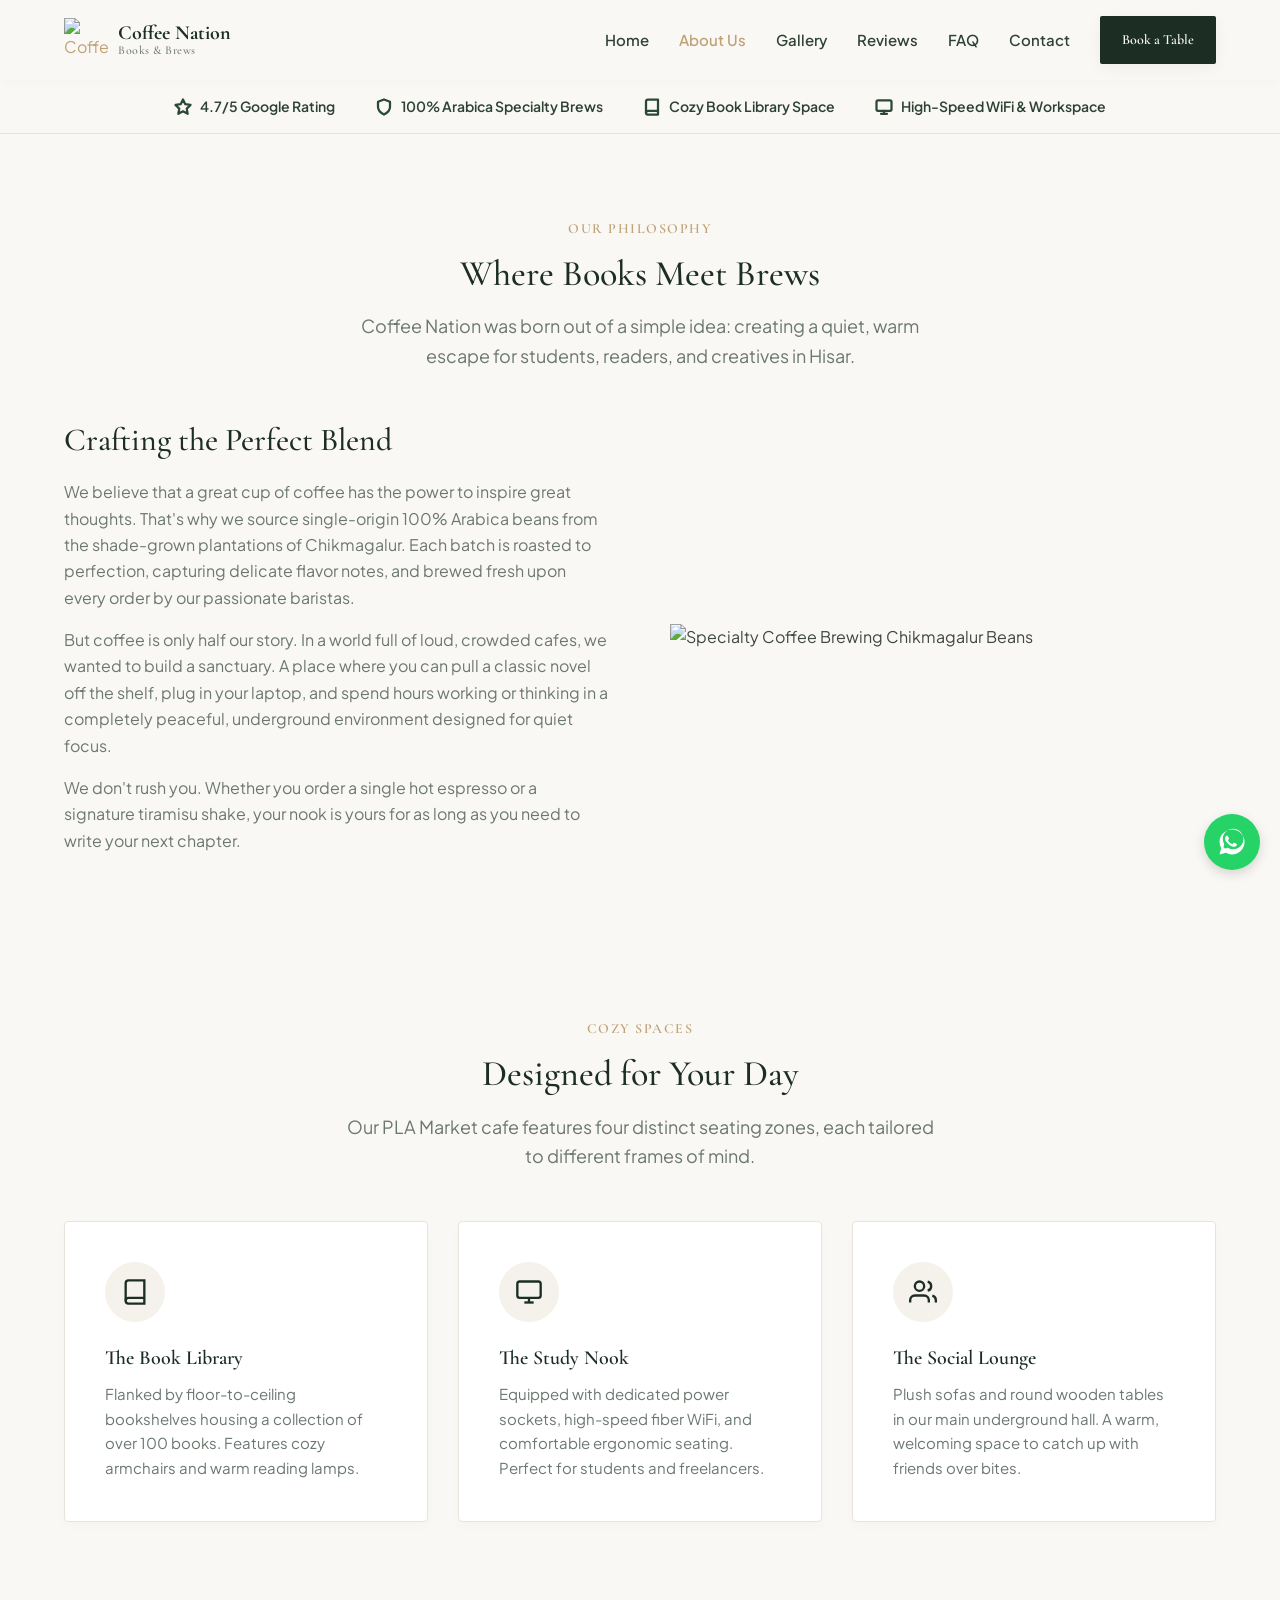
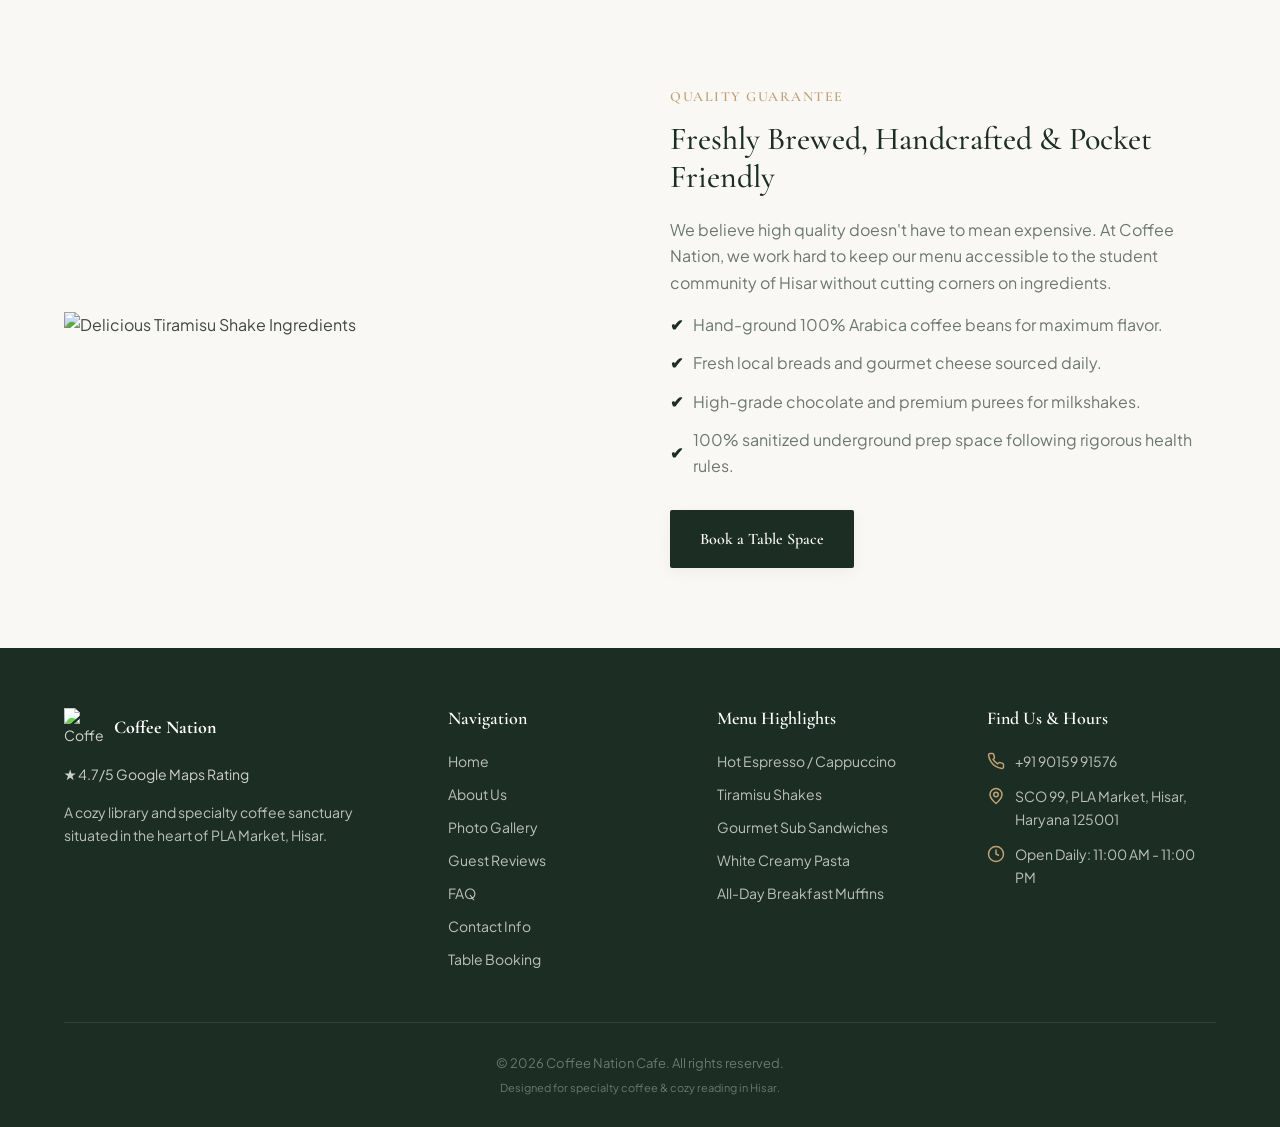
==== about.html @ 624c6014 "Fix navigation and broken page paths, remove old dentist blog links, integrate FAQ page, and update " ====
<!DOCTYPE html>
<html lang="en">
<head>
  <meta charset="UTF-8">
  <meta name="viewport" content="width=device-width, initial-scale=1.0">
  <title>About Us | The Coffee Nation Story & Reading Sanctuary Hisar</title>
  <meta name="description" content="Learn about Coffee Nation Hisar. Sourcing 100% specialty Arabica coffee and designing dedicated reading, study, and social zones in PLA Market.">
  
  <!-- Open Graph -->
  <meta property="og:type" content="website">
  <meta property="og:url" content="https://coffeenationhisar.com/about.html">
  <meta property="og:title" content="About Us | The Coffee Nation Story & Reading Sanctuary Hisar">
  <meta property="og:description" content="Discover how we built an underground library cafe sanctuary in Hisar, offering premium books, specialty espresso, and delicious bites.">
  <meta property="og:image" content="assets/book_nook.png">

  <!-- Style Sheets -->
  <link rel="stylesheet" href="css/style.css">
</head>
<body>

  <!-- Header -->
  <header class="header">
    <div class="container header-container">
      <a href="index.html" class="logo-link" id="header-logo">
        <img src="assets/logo.png" alt="Coffee Nation Logo" class="logo-icon" style="object-fit: contain; width: 44px; height: 44px;">
        <div class="logo-text">
          Coffee Nation
          <span>Books & Brews</span>
        </div>
      </a>

            <!-- Desktop Nav -->
      <nav class="nav" id="desktop-nav">
        <a href="index.html" class="nav-link ">Home</a>
        <a href="about.html" class="nav-link active">About Us</a>
        <a href="gallery.html" class="nav-link ">Gallery</a>
        <a href="reviews.html" class="nav-link ">Reviews</a>
        <a href="faq.html" class="nav-link ">FAQ</a>
        <a href="contact.html" class="nav-link ">Contact</a>
        <a href="book.html" class="btn btn-primary btn-sm" id="nav-book-btn" style="padding: 10px 20px; font-size: 14px;">Book a Table</a>
      </nav>

      <!-- Mobile Hamburger Toggle -->
      <button class="menu-toggle" id="menu-toggle" aria-label="Toggle Navigation Menu">
        <span></span>
        <span></span>
        <span></span>
      </button>
    </div>
  </header>

    <!-- Mobile Navigation Overlay Menu -->
  <div class="mobile-nav" id="mobile-nav">
    <a href="index.html" class="mobile-nav-link ">Home</a>
    <a href="about.html" class="mobile-nav-link active">About Us</a>
    <a href="gallery.html" class="mobile-nav-link ">Gallery</a>
    <a href="reviews.html" class="mobile-nav-link ">Reviews</a>
    <a href="faq.html" class="mobile-nav-link ">FAQ</a>
    <a href="contact.html" class="mobile-nav-link ">Contact</a>
    <a href="book.html" class="btn btn-primary" style="margin-top: 15px;">Book a Table</a>
  </div>

  <!-- Trust Bar Widget -->
  <section class="trust-bar">
    <div class="container trust-flex">
      <div class="trust-item">
        <svg viewBox="0 0 24 24" fill="none" stroke="currentColor" stroke-width="3" stroke-linecap="round" stroke-linejoin="round">
          <polygon points="12 2 15.09 8.26 22 9.27 17 14.14 18.18 21.02 12 17.77 5.82 21.02 7 14.14 2 9.27 8.91 8.26 12 2"></polygon>
        </svg>
        4.7/5 Google Rating
      </div>
      <div class="trust-item">
        <svg viewBox="0 0 24 24" fill="none" stroke="currentColor" stroke-width="3" stroke-linecap="round" stroke-linejoin="round">
          <path d="M12 22s8-4 8-10V5l-8-3-8 3v7c0 6 8 10 8 10z"></path>
        </svg>
        100% Arabica Specialty Brews
      </div>
      <div class="trust-item">
        <svg viewBox="0 0 24 24" fill="none" stroke="currentColor" stroke-width="3" stroke-linecap="round" stroke-linejoin="round">
          <path d="M4 19.5A2.5 2.5 0 0 1 6.5 17H20"></path>
          <path d="M6.5 2H20v20H6.5A2.5 2.5 0 0 1 4 19.5v-15A2.5 2.5 0 0 1 6.5 2z"></path>
        </svg>
        Cozy Book Library Space
      </div>
      <div class="trust-item">
        <svg viewBox="0 0 24 24" fill="none" stroke="currentColor" stroke-width="3" stroke-linecap="round" stroke-linejoin="round">
          <rect x="2" y="3" width="20" height="14" rx="2" ry="2"></rect>
          <line x1="8" y1="21" x2="16" y2="21"></line>
          <line x1="12" y1="17" x2="12" y2="21"></line>
        </svg>
        High-Speed WiFi & Workspace
      </div>
    </div>
  </section>

  <!-- About Main Intro Section -->
  <section class="section">
    <div class="container">
      <div class="text-center">
        <span class="section-tag">OUR PHILOSOPHY</span>
        <h1 class="section-title">Where Books Meet Brews</h1>
        <p class="section-subtitle" style="margin-bottom: 50px;">Coffee Nation was born out of a simple idea: creating a quiet, warm escape for students, readers, and creatives in Hisar.</p>
      </div>

      <div class="grid grid-2" style="align-items: center; gap: 60px;">
        <div>
          <h2 style="font-size: 2rem; margin-bottom: 20px; color: var(--primary);">Crafting the Perfect Blend</h2>
          <p style="margin-bottom: 16px; color: var(--text-muted);">We believe that a great cup of coffee has the power to inspire great thoughts. That's why we source single-origin 100% Arabica beans from the shade-grown plantations of Chikmagalur. Each batch is roasted to perfection, capturing delicate flavor notes, and brewed fresh upon every order by our passionate baristas.</p>
          <p style="margin-bottom: 16px; color: var(--text-muted);">But coffee is only half our story. In a world full of loud, crowded cafes, we wanted to build a sanctuary. A place where you can pull a classic novel off the shelf, plug in your laptop, and spend hours working or thinking in a completely peaceful, underground environment designed for quiet focus.</p>
          <p style="color: var(--text-muted);">We don't rush you. Whether you order a single hot espresso or a signature tiramisu shake, your nook is yours for as long as you need to write your next chapter.</p>
        </div>
        <div class="about-image-box">
          <img src="assets/hero_background.png" alt="Specialty Coffee Brewing Chikmagalur Beans" style="width: 100%; height: 100%; object-fit: cover;">
        </div>
      </div>
    </div>
  </section>

  <!-- The Zones Section -->
  <section class="section section-bg">
    <div class="container">
      <div class="text-center">
        <span class="section-tag">COZY SPACES</span>
        <h2 class="section-title">Designed for Your Day</h2>
        <p class="section-subtitle">Our PLA Market cafe features four distinct seating zones, each tailored to different frames of mind.</p>
      </div>

      <div class="grid grid-3">
        <!-- Zone 1 -->
        <div class="card-why">
          <div class="card-why-icon">
            <svg viewBox="0 0 24 24" fill="none" stroke="currentColor" stroke-width="2">
              <path d="M4 19.5A2.5 2.5 0 0 1 6.5 17H20"></path>
              <path d="M6.5 2H20v20H6.5A2.5 2.5 0 0 1 4 19.5v-15A2.5 2.5 0 0 1 6.5 2z"></path>
            </svg>
          </div>
          <h3 class="card-why-title">The Book Library</h3>
          <p class="card-why-desc">Flanked by floor-to-ceiling bookshelves housing a collection of over 100 books. Features cozy armchairs and warm reading lamps.</p>
        </div>

        <!-- Zone 2 -->
        <div class="card-why">
          <div class="card-why-icon">
            <svg viewBox="0 0 24 24" fill="none" stroke="currentColor" stroke-width="2">
              <rect x="2" y="3" width="20" height="14" rx="2" ry="2"></rect>
              <line x1="8" y1="21" x2="16" y2="21"></line>
              <line x1="12" y1="17" x2="12" y2="21"></line>
            </svg>
          </div>
          <h3 class="card-why-title">The Study Nook</h3>
          <p class="card-why-desc">Equipped with dedicated power sockets, high-speed fiber WiFi, and comfortable ergonomic seating. Perfect for students and freelancers.</p>
        </div>

        <!-- Zone 3 -->
        <div class="card-why">
          <div class="card-why-icon">
            <svg viewBox="0 0 24 24" fill="none" stroke="currentColor" stroke-width="2">
              <path d="M17 21v-2a4 4 0 0 0-4-4H5a4 4 0 0 0-4 4v2"></path>
              <circle cx="9" cy="7" r="4"></circle>
              <path d="M23 21v-2a4 4 0 0 0-3-3.87"></path>
              <path d="M16 3.13a4 4 0 0 1 0 7.75"></path>
            </svg>
          </div>
          <h3 class="card-why-title">The Social Lounge</h3>
          <p class="card-why-desc">Plush sofas and round wooden tables in our main underground hall. A warm, welcoming space to catch up with friends over bites.</p>
        </div>
      </div>
    </div>
  </section>

  <!-- Ingredients Philosophy Section -->
  <section class="section">
    <div class="container">
      <div class="grid grid-2" style="align-items: center; gap: 60px;">
        <div class="about-image-box">
          <img src="assets/tiramisu_shake.png" alt="Delicious Tiramisu Shake Ingredients" style="width: 100%; height: 100%; object-fit: cover;">
        </div>
        <div>
          <span class="section-tag">QUALITY GUARANTEE</span>
          <h2 style="font-size: 2rem; margin-bottom: 20px; color: var(--primary);">Freshly Brewed, Handcrafted & Pocket Friendly</h2>
          <p style="margin-bottom: 16px; color: var(--text-muted);">We believe high quality doesn't have to mean expensive. At Coffee Nation, we work hard to keep our menu accessible to the student community of Hisar without cutting corners on ingredients.</p>
          <ul style="list-style: none; margin-bottom: 30px; display: flex; flex-direction: column; gap: 12px; color: var(--text-muted);">
            <li style="display: flex; align-items: center; gap: 10px;">
              <span style="color: var(--primary); font-weight: 700;">✔</span> Hand-ground 100% Arabica coffee beans for maximum flavor.
            </li>
            <li style="display: flex; align-items: center; gap: 10px;">
              <span style="color: var(--primary); font-weight: 700;">✔</span> Fresh local breads and gourmet cheese sourced daily.
            </li>
            <li style="display: flex; align-items: center; gap: 10px;">
              <span style="color: var(--primary); font-weight: 700;">✔</span> High-grade chocolate and premium purees for milkshakes.
            </li>
            <li style="display: flex; align-items: center; gap: 10px;">
              <span style="color: var(--primary); font-weight: 700;">✔</span> 100% sanitized underground prep space following rigorous health rules.
            </li>
          </ul>
          <a href="book.html" class="btn btn-primary">Book a Table Space</a>
        </div>
      </div>
    </div>
  </section>

  <!-- Footer -->
  <footer class="footer">
    <div class="container">
      <div class="footer-grid">
        <div>
          <div class="footer-brand-logo">
            <img src="assets/logo.png" alt="Coffee Nation Logo" style="width: 40px; height: 40px; object-fit: contain; filter: brightness(1.2);">
            <span class="footer-brand-logo-text">Coffee Nation</span>
          </div>
          <div class="review-highlight-badge" style="margin-bottom: 15px;">★ 4.7/5 <span>Google Maps Rating</span></div>
          <p class="footer-description">A cozy library and specialty coffee sanctuary situated in the heart of PLA Market, Hisar.</p>
        </div>
        <div>
                    <h3>Navigation</h3>
          <ul class="footer-links">
            <li><a href="index.html">Home</a></li>
            <li><a href="about.html">About Us</a></li>
            <li><a href="gallery.html">Photo Gallery</a></li>
            <li><a href="reviews.html">Guest Reviews</a></li>
            <li><a href="faq.html">FAQ</a></li>
            <li><a href="contact.html">Contact Info</a></li>
            <li><a href="book.html">Table Booking</a></li>
          </ul>
        </div>
        <div>
          <h3>Menu Highlights</h3>
          <ul class="footer-links">
            <li><a href="index.html">Hot Espresso / Cappuccino</a></li>
            <li><a href="index.html">Tiramisu Shakes</a></li>
            <li><a href="index.html">Gourmet Sub Sandwiches</a></li>
            <li><a href="index.html">White Creamy Pasta</a></li>
            <li><a href="index.html">All-Day Breakfast Muffins</a></li>
          </ul>
        </div>
        <div>
          <h3>Find Us & Hours</h3>
          <div class="footer-contact-item">
            <svg viewBox="0 0 24 24" fill="none" stroke="currentColor" stroke-width="2">
              <path d="M22 16.92v3a2 2 0 0 1-2.18 2 19.79 19.79 0 0 1-8.63-3.07 19.5 19.5 0 0 1-6-6 19.79 19.79 0 0 1-3.07-8.67A2 2 0 0 1 4.11 2h3a2 2 0 0 1 2 1.72 12.84 12.84 0 0 0 .7 2.81 2 2 0 0 1-.45 2.11L8.09 9.91a16 16 0 0 0 6 6l1.27-1.27a2 2 0 0 1 2.11-.45 12.84 12.84 0 0 0 2.81.7A2 2 0 0 1 22 16.92z"></path>
            </svg>
            <span>+91 90159 91576</span>
          </div>
          <div class="footer-contact-item">
            <svg viewBox="0 0 24 24" fill="none" stroke="currentColor" stroke-width="2">
              <path d="M12 2a8 8 0 0 0-8 8c0 5.25 8 12 8 12s8-6.75 8-12a8 8 0 0 0-8-8z"></path>
              <circle cx="12" cy="10" r="3"></circle>
            </svg>
            <span>SCO 99, PLA Market, Hisar, Haryana 125001</span>
          </div>
          <div class="footer-contact-item">
            <svg viewBox="0 0 24 24" fill="none" stroke="currentColor" stroke-width="2">
              <circle cx="12" cy="12" r="10"></circle>
              <polyline points="12 6 12 12 16 14"></polyline>
            </svg>
            <span>Open Daily: 11:00 AM - 11:00 PM</span>
          </div>
        </div>
      </div>
      <div class="footer-bottom">
        <p>&copy; <span id="footer-year">2026</span> Coffee Nation Cafe. All rights reserved.</p>
        <p style="font-size: 11px; margin-top: 5px; color: var(--text-muted)">Designed for specialty coffee & cozy reading in Hisar.</p>
      </div>
    </div>
  </footer>

  <!-- Sticky Mobile Navigation Actions (Bottom) -->
  <div class="sticky-mobile-actions">
    <a href="tel:+919015991576" class="sticky-action-btn call" id="sticky-call">
      <svg xmlns="http://www.w3.org/2000/svg" width="18" height="18" viewBox="0 0 24 24" fill="none" stroke="currentColor" stroke-width="2.5">
        <path d="M22 16.92v3a2 2 0 0 1-2.18 2 19.79 19.79 0 0 1-8.63-3.07 19.5 19.5 0 0 1-6-6 19.79 19.79 0 0 1-3.07-8.67A2 2 0 0 1 4.11 2h3a2 2 0 0 1 2 1.72 12.84 12.84 0 0 0 .7 2.81 2 2 0 0 1-.45 2.11L8.09 9.91a16 16 0 0 0 6 6l1.27-1.27a2 2 0 0 1 2.11-.45 12.84 12.84 0 0 0 2.81.7A2 2 0 0 1 22 16.92z"></path>
      </svg>
      Call Cafe
    </a>
    <a href="book.html" class="sticky-action-btn book" id="sticky-book">
      <svg xmlns="http://www.w3.org/2000/svg" width="18" height="18" viewBox="0 0 24 24" fill="none" stroke="currentColor" stroke-width="2.5">
        <rect x="3" y="4" width="18" height="18" rx="2" ry="2"></rect>
        <line x1="16" y1="2" x2="16" y2="6"></line>
        <line x1="8" y1="2" x2="8" y2="6"></line>
        <line x1="3" y1="10" x2="21" y2="10"></line>
      </svg>
      Book Table
    </a>
  </div>

  <!-- WhatsApp Chat Bubble -->
  <a href="https://wa.me/919015991576" target="_blank" class="whatsapp-bubble" aria-label="Chat on WhatsApp" id="floating-whatsapp">
    <svg viewBox="0 0 24 24" fill="currentColor">
      <path d="M12.012 2c-5.506 0-9.989 4.478-9.99 9.984a9.96 9.96 0 0 0 1.333 4.993L2 22l5.13-1.347a9.92 9.92 0 0 0 4.887 1.332h.005c5.505 0 9.99-4.478 9.99-9.985a9.99 9.99 0 0 0-9.99-9.999zM6.837 17.521l-.285-.169a8.2 8.2 0 0 1-1.258-1.22l-.128-.168.324-1.238.283-1.077-.183-.3a8.21 8.21 0 0 1-.955-3.8c.002-4.545 3.702-8.243 8.256-8.243 2.203.001 4.276.861 5.837 2.424a8.19 8.19 0 0 1 2.417 5.83c-.002 4.547-3.702 8.244-8.255 8.244a8.22 8.22 0 0 1-3.953-.984l-.326-.188-1.242.325-1.11.29zm8.567-4.215c-.234-.117-1.384-.683-1.599-.761-.214-.078-.37-.117-.526.117-.156.234-.604.761-.741.918-.136.156-.273.175-.507.058-.234-.117-.988-.364-1.882-1.162-.696-.621-1.165-1.389-1.302-1.623-.137-.234-.015-.36.103-.477.106-.106.234-.273.35-.41.117-.136.156-.234.234-.39.078-.156.039-.293-.02-.41-.058-.117-.526-1.268-.721-1.737-.19-.459-.38-.396-.526-.404l-.448-.009c-.156 0-.41.059-.624.293-.214.234-.819.801-.819 1.954s.839 2.266.956 2.422c.117.156 1.653 2.525 4.004 3.539.559.241.996.386 1.337.494.562.179 1.074.154 1.479.093.451-.068 1.384-.566 1.579-1.113.195-.547.195-1.016.136-1.113-.058-.098-.214-.156-.448-.273z"></path>
    </svg>
  </a>

  <!-- Global scripts -->
  <script src="js/main.js"></script>
</body>
</html>
---- css/style.css ----
@import url('https://fonts.googleapis.com/css2?family=Cormorant+Garamond:ital,wght@0,300;0,400;0,500;0,600;0,700;1,300;1,400;1,500;1,600;1,700&family=Plus+Jakarta+Sans:wght@300;400;500;600;700;800&display=swap');

/* CSS Custom Properties / Design Tokens */
:root {
  --primary: #1C2E24;         /* Rich Forest Green */
  --primary-light: #2D4135;   /* Mid Forest Green */
  --accent: #BFA175;          /* Premium Champagne Gold */
  --accent-soft: #F5F2EC;     /* Warm Creamy Beige */
  --accent-green: #2A4835;    
  --accent-green-soft: #EBF0EC;
  --warning: #BFA175;         /* Muted Gold for stars */
  --text-main: #3E4741;       /* Dark Sage Gray (softer than black) */
  --text-heading: #1C2E24;    /* Rich Forest Green headings */
  --text-muted: #6B7870;      /* Muted Sage Gray */
  --bg-light: #FAF8F5;        /* Warm Ivory/Alabaster background */
  --bg-white: #ffffff;        /* Pure white cards */
  --border-color: #E8E3DB;    /* Warm beige border */
  --bg-header: rgba(250, 248, 245, 0.95);
  --bg-footer: #1C2E24;       /* Deep Forest Green footer */
  --text-footer: rgba(250, 248, 245, 0.8);
  --bg-btn-primary: #1C2E24;  /* Forest Green buttons */
  --text-btn-primary: #FAF8F5; /* Warm white text */
  --shadow-color: rgba(28, 46, 36, 0.05);
  --font-heading: 'Cormorant Garamond', serif;
  --font-body: 'Plus Jakarta Sans', sans-serif;
  --shadow-sm: 0 4px 12px rgba(28, 46, 36, 0.02);
  --shadow-md: 0 12px 36px rgba(28, 46, 36, 0.04);
  --shadow-lg: 0 24px 48px rgba(28, 46, 36, 0.06);
  --radius-sm: 2px;           /* Minimalist sharp corners (2px is very high-end) */
  --radius-md: 4px;
  --radius-lg: 6px;
  --transition: all 0.35s cubic-bezier(0.25, 1, 0.5, 1);
  --max-width: 1200px;
}

/* Dark Theme Overrides */
[data-theme="dark"] {
  --primary: #E2C8A4;         /* Champagne Gold */
  --primary-light: #F5DFBF;   /* Soft Gold */
  --accent: #879C8C;          /* Muted Sage */
  --accent-soft: #252A26;     /* Dark Sage background */
  --accent-green-soft: #1E231F;
  --text-main: #E2E5E2;       /* Cream Gray */
  --text-heading: #FAF8F5;    /* Warm White */
  --text-muted: #9DA6A0;      /* Muted gray-green */
  --bg-light: #121613;        /* Midnight Forest Green background */
  --bg-white: #1A201C;        /* Deep Olive Charcoal cards */
  --border-color: #27302A;    /* Dark Olive Border */
  --bg-header: rgba(18, 22, 19, 0.95);
  --bg-footer: #0C0F0D;       
  --text-footer: rgba(250, 248, 245, 0.7);
  --bg-btn-primary: #E2C8A4;  /* Gold button in dark mode */
  --text-btn-primary: #121613;
  --shadow-color: rgba(0, 0, 0, 0.5);
  --shadow-sm: 0 4px 12px rgba(0, 0, 0, 0.3);
  --shadow-md: 0 12px 36px rgba(0, 0, 0, 0.4);
  --shadow-lg: 0 24px 48px rgba(0, 0, 0, 0.5);
}

/* Theme Toggle Button Styling */
.theme-toggle-btn {
  background: none;
  border: 1px solid var(--border-color);
  color: var(--text-heading);
  cursor: pointer;
  width: 40px;
  height: 40px;
  border-radius: 50%;
  display: flex;
  align-items: center;
  justify-content: center;
  transition: var(--transition);
}

.theme-toggle-btn:hover {
  background-color: var(--accent-soft);
  color: var(--accent);
  transform: scale(1.05);
}

.theme-toggle-btn svg {
  width: 20px;
  height: 20px;
}

/* Hide sun or moon based on active theme */
.theme-toggle-btn .sun-icon { display: none; }
.theme-toggle-btn .moon-icon { display: block; }

[data-theme="dark"] .theme-toggle-btn .sun-icon { display: block; }
[data-theme="dark"] .theme-toggle-btn .moon-icon { display: none; }


/* CSS Reset & General Setup */
*, *::before, *::after {
  box-sizing: border-box;
  margin: 0;
  padding: 0;
}

html {
  scroll-behavior: smooth;
  font-size: 16px;
}

body {
  font-family: var(--font-body);
  color: var(--text-main);
  background-color: var(--bg-light);
  line-height: 1.65;
  -webkit-font-smoothing: antialiased;
  position: relative;
  overflow-x: hidden;
  padding-bottom: 70px; /* Space for sticky mobile action bar */
}

@media (min-width: 768px) {
  body {
    padding-bottom: 0;
  }
}

h1, h2, h3, h4, h5, h6 {
  font-family: var(--font-heading);
  color: var(--text-heading);
  font-weight: 500; /* Sleeker, lighter font-weight for Garamond headings */
  line-height: 1.2;
}

h3, h4, h5, h6 {
  font-weight: 600; /* Slightly bolder for subheadings */
}

p {
  color: var(--text-muted);
}

a {
  color: inherit;
  text-decoration: none;
  transition: var(--transition);
}

img {
  max-width: 100%;
  height: auto;
  display: block;
}

/* Layout Utilities */
.container {
  width: 100%;
  max-width: var(--max-width);
  margin: 0 auto;
  padding: 0 24px;
}

.section {
  padding: 80px 0;
}

.section-bg {
  background-color: var(--bg-light);
}

.text-center {
  text-align: center;
}

.grid {
  display: grid;
  gap: 30px;
}

.grid-2 {
  grid-template-columns: 1fr;
}

.grid-3 {
  grid-template-columns: 1fr;
}

.grid-4 {
  grid-template-columns: 1fr;
}

@media (min-width: 768px) {
  .grid-2 { grid-template-columns: repeat(2, 1fr); }
  .grid-3 { grid-template-columns: repeat(2, 1fr); }
  .grid-4 { grid-template-columns: repeat(2, 1fr); }
}

@media (min-width: 1024px) {
  .grid-3 { grid-template-columns: repeat(3, 1fr); }
  .grid-4 { grid-template-columns: repeat(4, 1fr); }
}

/* Typography & Titles */
.section-tag {
  font-family: var(--font-heading);
  text-transform: uppercase;
  letter-spacing: 1.5px;
  font-size: 14px;
  font-weight: 600;
  color: var(--accent);
  margin-bottom: 12px;
  display: inline-block;
}

.section-title {
  font-size: 36px;
  margin-bottom: 16px;
}

@media (max-width: 768px) {
  .section-title {
    font-size: 28px;
  }
}

.section-subtitle {
  max-width: 600px;
  margin: 0 auto 50px auto;
  font-size: 18px;
}

/* Premium Buttons & Links */
.btn {
  display: inline-flex;
  align-items: center;
  justify-content: center;
  padding: 14px 28px;
  border-radius: var(--radius-sm);
  font-family: var(--font-heading);
  font-weight: 600;
  font-size: 16px;
  cursor: pointer;
  transition: var(--transition);
  border: 2px solid transparent;
  gap: 8px;
}

.btn-primary {
  background-color: var(--bg-btn-primary);
  color: var(--text-btn-primary);
  box-shadow: 0 4px 15px var(--shadow-color);
}

.btn-primary:hover {
  background-color: var(--primary-light);
  transform: translateY(-2px);
  box-shadow: 0 6px 20px var(--shadow-color);
}

.btn-secondary {
  background-color: var(--accent-soft);
  color: var(--text-heading);
}

.btn-secondary:hover {
  background-color: var(--accent);
  color: var(--bg-white);
  transform: translateY(-2px);
}

.btn-outline {
  background-color: transparent;
  border-color: var(--text-heading);
  color: var(--text-heading);
}

.btn-outline:hover {
  background-color: var(--text-heading);
  color: var(--bg-light);
  transform: translateY(-2px);
}

.btn-whatsapp {
  background-color: #25d366;
  color: white;
}

.btn-whatsapp:hover {
  background-color: #128c7e;
  transform: translateY(-2px);
  box-shadow: 0 4px 12px rgba(37, 211, 102, 0.3);
}

/* Header & Navigation */
.header {
  position: sticky;
  top: 0;
  background-color: var(--bg-header);
  backdrop-filter: blur(10px);
  box-shadow: var(--shadow-sm);
  z-index: 1000;
  transition: var(--transition);
}

.header-container {
  display: flex;
  justify-content: space-between;
  align-items: center;
  height: 80px;
}

.logo-link {
  display: flex;
  align-items: center;
  gap: 10px;
}

.logo-icon {
  width: 40px;
  height: 40px;
  color: var(--accent);
}

.logo-text {
  font-family: var(--font-heading);
  font-weight: 800;
  font-size: 20px;
  line-height: 1.1;
  color: var(--primary);
}

.logo-text span {
  display: block;
  font-size: 12px;
  font-weight: 500;
  color: var(--text-muted);
  letter-spacing: 0.5px;
}

.nav {
  display: none;
}

@media (min-width: 1024px) {
  .nav {
    display: flex;
    align-items: center;
    gap: 30px;
  }
}

.nav-link {
  font-weight: 550;
  color: var(--primary-light);
  font-size: 15px;
}

.nav-link:hover, .nav-link.active {
  color: var(--accent);
}

/* Dropdown menu */
.nav-item-dropdown {
  position: relative;
}

.nav-dropdown {
  position: absolute;
  top: 100%;
  left: 50%;
  transform: translateX(-50%) translateY(10px);
  background-color: var(--bg-white);
  border: 1px solid var(--border-color);
  border-radius: var(--radius-md);
  box-shadow: var(--shadow-lg);
  padding: 15px 0;
  width: 250px;
  opacity: 0;
  visibility: hidden;
  transition: var(--transition);
}

.nav-item-dropdown:hover .nav-dropdown {
  opacity: 1;
  visibility: visible;
  transform: translateX(-50%) translateY(0);
}

.dropdown-link {
  display: block;
  padding: 8px 24px;
  font-size: 14px;
  font-weight: 500;
  color: var(--text-main);
}

.dropdown-link:hover {
  background-color: var(--bg-light);
  color: var(--accent);
}

/* Menu Toggle for Mobile */
.menu-toggle {
  background: none;
  border: none;
  cursor: pointer;
  display: flex;
  flex-direction: column;
  gap: 6px;
  z-index: 1001;
}

.menu-toggle span {
  display: block;
  width: 28px;
  height: 3px;
  background-color: var(--primary);
  border-radius: 2px;
  transition: var(--transition);
}

@media (min-width: 1024px) {
  .menu-toggle {
    display: none;
  }
}

/* Active State for Hamburger */
.menu-toggle.active span:nth-child(1) {
  transform: translateY(9px) rotate(45deg);
}

.menu-toggle.active span:nth-child(2) {
  opacity: 0;
}

.menu-toggle.active span:nth-child(3) {
  transform: translateY(-9px) rotate(-45deg);
}

/* Mobile Nav Overlay */
.mobile-nav {
  position: fixed;
  top: 0;
  left: 0;
  width: 100%;
  height: 100vh;
  background-color: var(--bg-light);
  display: flex;
  flex-direction: column;
  justify-content: center;
  align-items: center;
  gap: 30px;
  z-index: 999;
  transform: translateY(-100%);
  transition: var(--transition);
}

.mobile-nav.active {
  transform: translateY(0);
}

.mobile-nav-link {
  font-family: var(--font-heading);
  font-size: 24px;
  font-weight: 600;
  color: var(--text-heading);
}

.mobile-nav-link:hover {
  color: var(--accent);
}

/* Trust Badges Widget */
.trust-bar {
  background-color: var(--bg-light);
  padding: 15px 0;
  border-bottom: 1px solid var(--border-color);
}

.trust-flex {
  display: flex;
  flex-wrap: wrap;
  justify-content: center;
  align-items: center;
  gap: 20px 40px;
}

.trust-item {
  display: flex;
  align-items: center;
  gap: 8px;
  font-size: 14px;
  font-weight: 600;
  color: var(--primary-light);
}

.trust-item svg {
  color: var(--accent-green);
  width: 18px;
  height: 18px;
}

/* Hero Section */
.hero {
  padding: 80px 0;
  background: linear-gradient(135deg, var(--bg-light) 0%, var(--bg-white) 100%);
  position: relative;
  overflow: hidden;
}

@media (max-width: 768px) {
  .hero {
    padding: 50px 0;
  }
}

.hero-grid {
  display: grid;
  grid-template-columns: 1fr;
  gap: 40px;
  align-items: center;
}

@media (min-width: 1024px) {
  .hero-grid {
    grid-template-columns: 1.1fr 0.9fr;
  }
}

.hero-tag {
  display: inline-flex;
  align-items: center;
  gap: 8px;
  background-color: var(--accent-soft);
  color: var(--primary);
  padding: 8px 16px;
  border-radius: var(--radius-sm);
  font-size: 14px;
  font-weight: 600;
  margin-bottom: 20px;
}

.hero-tag svg {
  color: var(--warning);
}

.hero-title {
  font-size: 48px;
  line-height: 1.15;
  margin-bottom: 20px;
}

@media (max-width: 768px) {
  .hero-title {
    font-size: 36px;
  }
}

.hero-description {
  font-size: 18px;
  margin-bottom: 35px;
  color: var(--text-muted);
}

.hero-actions {
  display: flex;
  flex-wrap: wrap;
  gap: 15px;
  margin-bottom: 40px;
}

.hero-stats {
  display: flex;
  gap: 30px;
  border-top: 1px solid var(--border-color);
  padding-top: 30px;
}

.hero-stat-num {
  font-size: 28px;
  color: var(--primary);
  font-weight: 800;
  display: flex;
  align-items: center;
  gap: 4px;
}

.hero-stat-num span {
  color: var(--warning);
  font-size: 20px;
}

.hero-stat-label {
  font-size: 13px;
  color: var(--text-muted);
  font-weight: 500;
}

/* Image Illustration Graphics */
.hero-graphic {
  position: relative;
  display: flex;
  justify-content: center;
}

.dental-art-card {
  width: 100%;
  max-width: 480px;
  height: 380px;
  background: var(--bg-white);
  border-radius: var(--radius-lg);
  box-shadow: var(--shadow-lg);
  border: 1px solid var(--border-color);
  overflow: hidden;
  position: relative;
  display: flex;
  flex-direction: column;
  justify-content: center;
  align-items: center;
  padding: 40px;
  text-align: center;
}

.medical-cross-glow {
  width: 120px;
  height: 120px;
  background: radial-gradient(circle, var(--accent-soft) 20%, rgba(255,255,255,0) 70%);
  display: flex;
  justify-content: center;
  align-items: center;
  border-radius: 50%;
  margin-bottom: 24px;
  animation: pulse-glow 3s infinite ease-in-out;
}

.medical-cross-glow svg {
  color: var(--accent);
  width: 50px;
  height: 50px;
}

.art-floating-element {
  position: absolute;
  background-color: var(--bg-white);
  border-radius: var(--radius-md);
  box-shadow: var(--shadow-md);
  padding: 12px 20px;
  display: flex;
  align-items: center;
  gap: 12px;
  border: 1px solid var(--border-color);
}

.art-floating-1 {
  top: 10%;
  left: -5%;
  transition: var(--transition);
}

.art-floating-2 {
  bottom: 15%;
  right: -5%;
  transition: var(--transition);
}

.art-floating-icon {
  background-color: var(--accent-green-soft);
  color: var(--accent-green);
  width: 32px;
  height: 32px;
  border-radius: 50%;
  display: flex;
  align-items: center;
  justify-content: center;
}

.art-floating-text {
  font-size: 13px;
  font-weight: 700;
  color: var(--primary);
  text-align: left;
}

.art-floating-text span {
  display: block;
  font-size: 11px;
  font-weight: 500;
  color: var(--text-muted);
}

/* Animations */
@keyframes pulse-glow {
  0%, 100% { transform: scale(1); opacity: 0.9; }
  50% { transform: scale(1.1); opacity: 1; box-shadow: 0 0 30px rgba(56, 182, 255, 0.2); }
}

@keyframes float-y {
  0%, 100% { transform: translateY(0); }
  50% { transform: translateY(-12px); }
}

/* Why Choose Us Cards */
.card-why {
  background-color: var(--bg-white);
  border: 1px solid var(--border-color);
  padding: 40px;
  border-radius: var(--radius-md);
  box-shadow: var(--shadow-sm);
  transition: var(--transition);
}

.card-why:hover {
  transform: translateY(-5px);
  box-shadow: var(--shadow-md);
  border-color: var(--accent-soft);
}

.card-why-icon {
  background-color: var(--accent-soft);
  color: var(--primary);
  width: 60px;
  height: 60px;
  border-radius: 50%;
  display: flex;
  align-items: center;
  justify-content: center;
  margin-bottom: 24px;
}

.card-why-icon svg {
  width: 28px;
  height: 28px;
}

.card-why-title {
  font-size: 20px;
  margin-bottom: 12px;
}

.card-why-desc {
  font-size: 15px;
}

/* Service Preview Grid & Cards */
.card-service {
  background-color: var(--bg-white);
  border: 1px solid var(--border-color);
  border-radius: var(--radius-md);
  overflow: hidden;
  box-shadow: var(--shadow-sm);
  transition: var(--transition);
  display: flex;
  flex-direction: column;
}

.card-service:hover {
  transform: translateY(-8px);
  box-shadow: var(--shadow-lg);
  border-color: var(--accent-soft);
}

.card-service-body {
  padding: 30px;
  display: flex;
  flex-direction: column;
  flex-grow: 1;
}

.card-service-icon {
  color: var(--accent);
  margin-bottom: 20px;
}

.card-service-icon svg {
  width: 44px;
  height: 44px;
}

.card-service-title {
  font-size: 22px;
  margin-bottom: 12px;
}

.card-service-desc {
  font-size: 15px;
  margin-bottom: 24px;
  flex-grow: 1;
}

.card-service-link {
  font-family: var(--font-heading);
  font-weight: 600;
  font-size: 15px;
  color: var(--primary);
  display: inline-flex;
  align-items: center;
  gap: 6px;
}

.card-service-link svg {
  transition: var(--transition);
}

.card-service-link:hover {
  color: var(--accent);
}

.card-service-link:hover svg {
  transform: translateX(4px);
}

/* Reviews Page & Testimonials Section */
.card-review {
  background-color: var(--bg-white);
  border: 1px solid var(--border-color);
  border-radius: var(--radius-md);
  padding: 30px;
  box-shadow: var(--shadow-sm);
  position: relative;
}

.review-stars {
  color: var(--warning);
  display: flex;
  gap: 4px;
  margin-bottom: 16px;
}

.review-stars svg {
  width: 18px;
  height: 18px;
}

.review-text {
  font-size: 15px;
  font-style: italic;
  margin-bottom: 20px;
}

.review-author {
  display: flex;
  align-items: center;
  gap: 12px;
}

.review-author-avatar {
  width: 40px;
  height: 40px;
  border-radius: 50%;
  background-color: var(--accent-soft);
  color: var(--primary);
  font-weight: 700;
  display: flex;
  align-items: center;
  justify-content: center;
  font-size: 14px;
}

.review-author-name {
  font-weight: 700;
  font-size: 15px;
}

.review-author-source {
  font-size: 12px;
  color: var(--text-muted);
  display: block;
}

.disclaimer-text {
  font-size: 12px;
  color: var(--text-muted);
  text-align: center;
  margin-top: 20px;
}

/* Gallery & Before/After Slabs */
.gallery-filter {
  display: flex;
  justify-content: center;
  flex-wrap: wrap;
  gap: 10px;
  margin-bottom: 40px;
}

.gallery-filter-btn {
  padding: 8px 20px;
  border-radius: var(--radius-sm);
  border: 1px solid var(--border-color);
  background: var(--bg-white);
  cursor: pointer;
  font-family: var(--font-heading);
  font-weight: 600;
  transition: var(--transition);
}

.gallery-filter-btn.active, .gallery-filter-btn:hover {
  background-color: var(--primary);
  color: var(--bg-white);
  border-color: var(--primary);
}

.gallery-grid {
  display: grid;
  grid-template-columns: 1fr;
  gap: 20px;
}

@media (min-width: 768px) {
  .gallery-grid {
    grid-template-columns: repeat(2, 1fr);
  }
}

@media (min-width: 1024px) {
  .gallery-grid {
    grid-template-columns: repeat(3, 1fr);
  }
}

.gallery-card {
  background-color: var(--bg-white);
  border: 1px solid var(--border-color);
  border-radius: var(--radius-md);
  overflow: hidden;
  box-shadow: var(--shadow-sm);
  display: flex;
  flex-direction: column;
}

.gallery-image-placeholder {
  width: 100%;
  height: 240px;
  background-color: var(--bg-light);
  display: flex;
  flex-direction: column;
  justify-content: center;
  align-items: center;
  position: relative;
  color: var(--text-muted);
}

.gallery-image-placeholder svg {
  width: 48px;
  height: 48px;
  margin-bottom: 12px;
  color: var(--accent);
}

.gallery-card-body {
  padding: 20px;
}

.gallery-card-title {
  font-size: 18px;
  margin-bottom: 6px;
}

.gallery-card-category {
  font-size: 12px;
  font-weight: 600;
  text-transform: uppercase;
  color: var(--accent);
  letter-spacing: 0.5px;
}

/* Before and After Interactive Split Card */
.before-after-container {
  width: 100%;
  height: 280px;
  position: relative;
  overflow: hidden;
  border-radius: var(--radius-md);
  border: 1px solid var(--border-color);
}

.ba-panel {
  position: absolute;
  top: 0;
  left: 0;
  width: 100%;
  height: 100%;
  display: flex;
  flex-direction: column;
  justify-content: center;
  align-items: center;
  color: var(--bg-white);
  font-family: var(--font-heading);
}

.ba-before {
  background: linear-gradient(135deg, #a0aec0 0%, #718096 100%);
  width: 50%;
  z-index: 2;
  border-right: 3px solid var(--bg-white);
}

.ba-after {
  background: linear-gradient(135deg, var(--accent) 0%, var(--primary) 100%);
  left: 50%;
  width: 50%;
  z-index: 1;
}

.ba-tag {
  position: absolute;
  top: 15px;
  background-color: rgba(10, 45, 84, 0.8);
  padding: 4px 12px;
  border-radius: 4px;
  font-size: 11px;
  font-weight: 700;
  letter-spacing: 1px;
}

.ba-before .ba-tag { left: 15px; }
.ba-after .ba-tag { right: 15px; }

.ba-teeth-vector {
  display: flex;
  flex-direction: column;
  align-items: center;
}

.ba-teeth-vector svg {
  width: 80px;
  height: 80px;
  margin-bottom: 10px;
}

/* Service Detail & Forms */
.service-details-layout {
  display: grid;
  grid-template-columns: 1fr;
  gap: 40px;
}

@media (min-width: 1024px) {
  .service-details-layout {
    grid-template-columns: 1.8fr 1.2fr;
  }
}

.service-content h3 {
  font-size: 24px;
  margin-top: 30px;
  margin-bottom: 15px;
}

.service-content p {
  margin-bottom: 20px;
}

.benefit-list {
  list-style: none;
  margin-bottom: 30px;
}

.benefit-item {
  display: flex;
  align-items: flex-start;
  gap: 12px;
  margin-bottom: 12px;
  font-size: 15px;
}

.benefit-item svg {
  color: var(--accent-green);
  flex-shrink: 0;
  width: 20px;
  height: 20px;
  margin-top: 2px;
}

.process-step {
  display: flex;
  gap: 20px;
  margin-bottom: 24px;
  position: relative;
}

.process-step-num {
  background-color: var(--accent-soft);
  color: var(--primary);
  width: 44px;
  height: 44px;
  border-radius: 50%;
  display: flex;
  align-items: center;
  justify-content: center;
  font-family: var(--font-heading);
  font-weight: 800;
  flex-shrink: 0;
}

.process-step-title {
  font-size: 18px;
  margin-bottom: 6px;
}

/* Sidebar / Forms */
.sidebar-card {
  background-color: var(--bg-light);
  border: 1px solid var(--border-color);
  border-radius: var(--radius-md);
  padding: 30px;
  position: sticky;
  top: 100px;
}

.form-group {
  margin-bottom: 20px;
}

.form-label {
  display: block;
  font-size: 14px;
  font-weight: 600;
  margin-bottom: 8px;
}

.form-control {
  width: 100%;
  padding: 12px 18px;
  border: 1px solid var(--border-color);
  border-radius: var(--radius-sm);
  font-family: var(--font-body);
  font-size: 14px;
  transition: var(--transition);
  background-color: var(--bg-white);
}

.form-control:focus {
  outline: none;
  border-color: var(--accent);
  box-shadow: 0 0 0 3px rgba(56, 182, 255, 0.15);
}

/* Accordion FAQs */
.faq-accordion {
  max-width: 800px;
  margin: 0 auto;
}

.faq-item {
  border: 1px solid var(--border-color);
  border-radius: var(--radius-md);
  margin-bottom: 16px;
  background-color: var(--bg-white);
  overflow: hidden;
  transition: var(--transition);
}

.faq-trigger {
  width: 100%;
  padding: 24px;
  background: none;
  border: none;
  text-align: left;
  font-family: var(--font-heading);
  font-size: 18px;
  font-weight: 700;
  color: var(--primary);
  cursor: pointer;
  display: flex;
  justify-content: space-between;
  align-items: center;
  gap: 15px;
}

.faq-icon {
  width: 20px;
  height: 20px;
  transition: var(--transition);
  color: var(--accent);
  flex-shrink: 0;
}

.faq-content {
  max-height: 0;
  overflow: hidden;
  transition: max-height 0.3s cubic-bezier(0, 1, 0, 1);
  padding: 0 24px;
}

.faq-content p {
  padding-bottom: 24px;
  font-size: 15px;
}

/* Active FAQ Open State */
.faq-item.active {
  border-color: var(--accent-soft);
  box-shadow: var(--shadow-sm);
}

.faq-item.active .faq-icon {
  transform: rotate(180deg);
}

.faq-item.active .faq-content {
  max-height: 1000px;
  transition: max-height 0.5s ease-in-out;
}

/* Blog Architecture */
.blog-category-bar {
  display: flex;
  flex-wrap: wrap;
  justify-content: center;
  gap: 10px;
  margin-bottom: 40px;
}

.blog-category-btn {
  padding: 8px 16px;
  border-radius: 40px;
  background-color: var(--bg-light);
  font-family: var(--font-heading);
  font-weight: 600;
  font-size: 14px;
  border: 1px solid var(--border-color);
  cursor: pointer;
}

.blog-category-btn.active, .blog-category-btn:hover {
  background-color: var(--accent-soft);
  color: var(--primary);
  border-color: var(--accent);
}

.card-blog {
  background-color: var(--bg-white);
  border: 1px solid var(--border-color);
  border-radius: var(--radius-md);
  overflow: hidden;
  box-shadow: var(--shadow-sm);
  display: flex;
  flex-direction: column;
}

.blog-image-placeholder {
  width: 100%;
  height: 200px;
  background-color: var(--accent-soft);
  display: flex;
  flex-direction: column;
  justify-content: center;
  align-items: center;
  color: var(--primary);
}

.blog-image-placeholder svg {
  width: 48px;
  height: 48px;
  margin-bottom: 12px;
}

.blog-card-body {
  padding: 24px;
  display: flex;
  flex-direction: column;
  flex-grow: 1;
}

.blog-card-category {
  font-size: 11px;
  text-transform: uppercase;
  font-weight: 700;
  color: var(--accent);
  letter-spacing: 0.5px;
  margin-bottom: 8px;
}

.blog-card-title {
  font-size: 20px;
  margin-bottom: 10px;
}

.blog-card-excerpt {
  font-size: 14px;
  margin-bottom: 20px;
  flex-grow: 1;
}

.blog-card-footer {
  border-top: 1px solid var(--border-color);
  padding-top: 15px;
  margin-top: auto;
  font-size: 12px;
  display: flex;
  justify-content: space-between;
  color: var(--text-muted);
}

/* Contact Grid & Map */
.contact-grid {
  display: grid;
  grid-template-columns: 1fr;
  gap: 40px;
}

@media (min-width: 1024px) {
  .contact-grid {
    grid-template-columns: 1fr 1fr;
  }
}

.contact-info {
  display: flex;
  flex-direction: column;
  gap: 25px;
}

.contact-item {
  display: flex;
  gap: 16px;
}

.contact-item-icon {
  background-color: var(--accent-soft);
  color: var(--primary);
  width: 48px;
  height: 48px;
  border-radius: var(--radius-sm);
  display: flex;
  align-items: center;
  justify-content: center;
  flex-shrink: 0;
}

.contact-item-icon svg {
  width: 22px;
  height: 22px;
}

.contact-item-title {
  font-size: 16px;
  font-weight: 700;
  margin-bottom: 4px;
}

.contact-item-text {
  font-size: 15px;
}

.map-container {
  border-radius: var(--radius-md);
  overflow: hidden;
  border: 1px solid var(--border-color);
  height: 350px;
  margin-top: 30px;
}

.map-placeholder {
  width: 100%;
  height: 100%;
  background-color: var(--bg-light);
  display: flex;
  flex-direction: column;
  justify-content: center;
  align-items: center;
  text-align: center;
  padding: 30px;
  color: var(--text-muted);
}

.map-placeholder svg {
  width: 48px;
  height: 48px;
  margin-bottom: 12px;
  color: var(--primary);
}

/* Footer style */
.footer {
  background-color: var(--bg-footer);
  color: var(--text-footer);
  padding: 60px 0 30px 0;
  font-size: 14px;
}

.footer h3 {
  color: #ffffff;
  font-size: 18px;
  margin-bottom: 20px;
}

.footer-grid {
  display: grid;
  grid-template-columns: 1fr;
  gap: 40px;
  margin-bottom: 40px;
}

@media (min-width: 768px) {
  .footer-grid {
    grid-template-columns: repeat(2, 1fr);
  }
}

@media (min-width: 1024px) {
  .footer-grid {
    grid-template-columns: 1.5fr 1fr 1fr 1fr;
  }
}

.footer-brand-logo {
  display: flex;
  align-items: center;
  gap: 10px;
  margin-bottom: 15px;
}

.footer-brand-logo svg {
  color: var(--accent);
  width: 32px;
  height: 32px;
}

.footer-brand-logo-text {
  font-family: var(--font-heading);
  font-size: 18px;
  font-weight: 800;
  color: var(--bg-white);
}

.footer-description {
  color: rgba(255, 255, 255, 0.7);
  margin-bottom: 20px;
}

.footer-links {
  list-style: none;
}

.footer-links li {
  margin-bottom: 10px;
}

.footer-links a {
  color: rgba(255, 255, 255, 0.7);
}

.footer-links a:hover {
  color: var(--accent);
  padding-left: 5px;
}

.footer-contact-item {
  display: flex;
  gap: 10px;
  margin-bottom: 12px;
  color: rgba(255, 255, 255, 0.7);
}

.footer-contact-item svg {
  color: var(--accent);
  flex-shrink: 0;
  width: 18px;
  height: 18px;
  margin-top: 2px;
}

.footer-bottom {
  border-top: 1px solid rgba(255, 255, 255, 0.1);
  padding-top: 30px;
  text-align: center;
  color: rgba(255, 255, 255, 0.5);
  font-size: 13px;
}

/* CONVERSION FEATURES: Floating Sticky Mobile Actions & WhatsApp Bubble */
.sticky-mobile-actions {
  position: fixed;
  bottom: 0;
  left: 0;
  width: 100%;
  background-color: var(--bg-white);
  box-shadow: 0 -4px 15px rgba(0, 0, 0, 0.1);
  display: flex;
  z-index: 998;
  border-top: 1px solid var(--border-color);
}

.sticky-action-btn {
  flex: 1;
  display: flex;
  align-items: center;
  justify-content: center;
  gap: 8px;
  padding: 16px;
  font-family: var(--font-heading);
  font-weight: 700;
  font-size: 14px;
  text-transform: uppercase;
}

.sticky-action-btn.call {
  background-color: var(--primary);
  color: var(--bg-white);
}

.sticky-action-btn.book {
  background-color: var(--accent);
  color: var(--primary);
}

@media (min-width: 768px) {
  .sticky-mobile-actions {
    display: none;
  }
}

/* Floating WhatsApp bubble */
.whatsapp-bubble {
  position: fixed;
  bottom: 80px; /* Elevated to clear mobile bar */
  right: 20px;
  background-color: #25d366;
  color: white;
  width: 56px;
  height: 56px;
  border-radius: 50%;
  display: flex;
  align-items: center;
  justify-content: center;
  box-shadow: 0 4px 12px rgba(0,0,0,0.15);
  z-index: 997;
  transition: var(--transition);
}

.whatsapp-bubble:hover {
  transform: scale(1.1) rotate(10deg);
  background-color: #128c7e;
}

.whatsapp-bubble svg {
  width: 30px;
  height: 30px;
}

@media (min-width: 768px) {
  .whatsapp-bubble {
    bottom: 30px;
  }
}

/* Local SEO Landing Section */
.seo-highlight-box {
  background-color: var(--accent-green-soft);
  border: 1px solid var(--accent-green);
  border-radius: var(--radius-md);
  padding: 30px;
  margin-top: 30px;
}

.seo-highlight-title {
  color: var(--primary);
  margin-bottom: 12px;
}

/* Interactive Before/After Slider */
.interactive-ba-slider {
  position: relative;
  width: 100%;
  height: 300px;
  overflow: hidden;
  border-radius: var(--radius-md);
  border: 1px solid var(--border-color);
  box-shadow: var(--shadow-sm);
}

.ba-after-panel {
  position: absolute;
  top: 0;
  left: 0;
  width: 100%;
  height: 100%;
  background: linear-gradient(135deg, var(--accent) 0%, var(--primary) 100%);
  display: flex;
  flex-direction: column;
  justify-content: center;
  align-items: center;
  color: var(--bg-white);
  z-index: 1;
}

.ba-before-panel {
  position: absolute;
  top: 0;
  left: 0;
  width: 50%;
  height: 100%;
  background: linear-gradient(135deg, #a0aec0 0%, #718096 100%);
  display: flex;
  flex-direction: column;
  justify-content: center;
  align-items: center;
  color: var(--bg-white);
  overflow: hidden;
  z-index: 2;
  border-right: 3px solid var(--bg-white);
}

.ba-panel-content {
  position: absolute;
  top: 0;
  left: 0;
  width: 100%;
  height: 100%;
  display: flex;
  flex-direction: column;
  justify-content: center;
  align-items: center;
  padding: 20px;
  text-align: center;
  box-sizing: border-box;
}

.ba-range-input {
  position: absolute;
  top: 0;
  left: 0;
  width: 100%;
  height: 100%;
  opacity: 0;
  cursor: ew-resize;
  z-index: 5;
}

.ba-slider-handle {
  position: absolute;
  top: 0;
  left: 50%;
  width: 4px;
  height: 100%;
  background-color: var(--bg-white);
  z-index: 4;
  pointer-events: none;
  transform: translateX(-50%);
}

.ba-slider-handle::after {
  content: "↔";
  position: absolute;
  top: 50%;
  left: 50%;
  transform: translate(-50%, -50%);
  width: 40px;
  height: 40px;
  background-color: var(--primary);
  color: var(--bg-white);
  border: 3px solid var(--bg-white);
  border-radius: 50%;
  display: flex;
  align-items: center;
  justify-content: center;
  font-weight: bold;
  font-size: 18px;
  box-shadow: var(--shadow-sm);
}
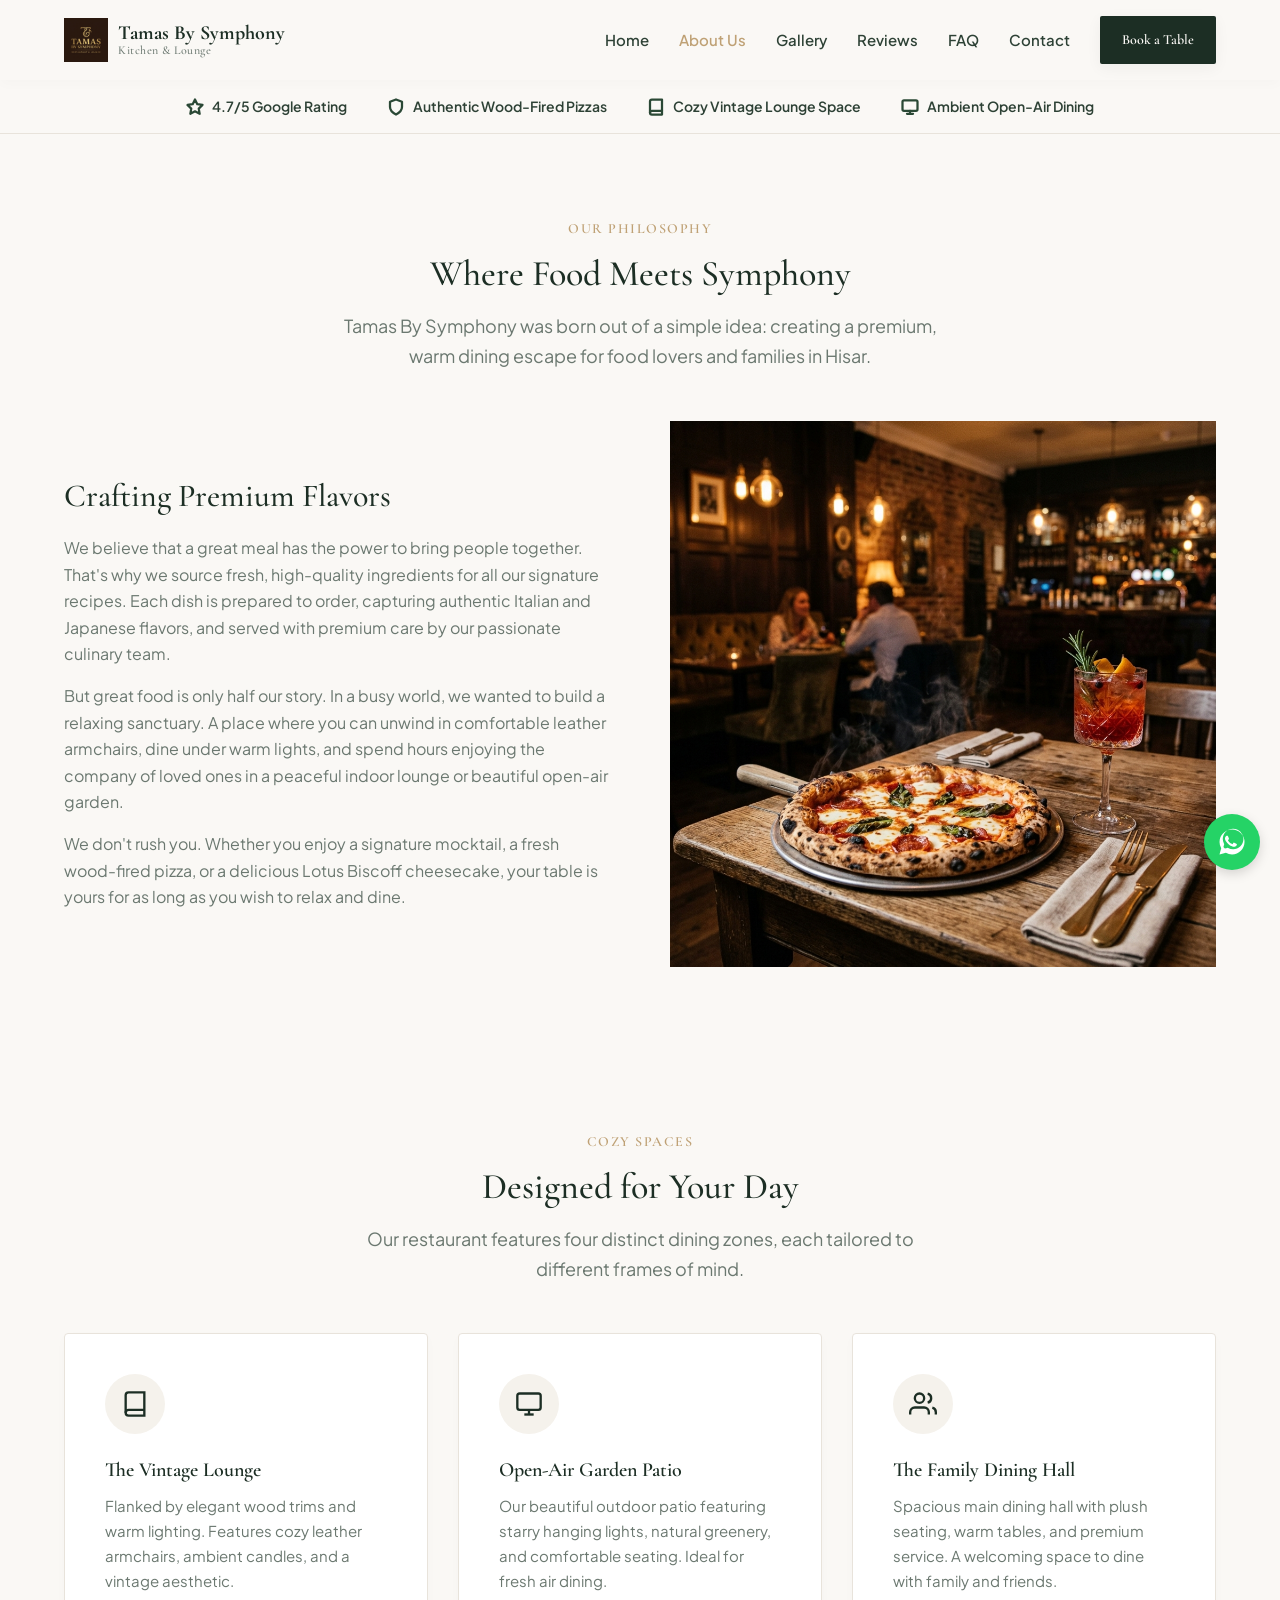
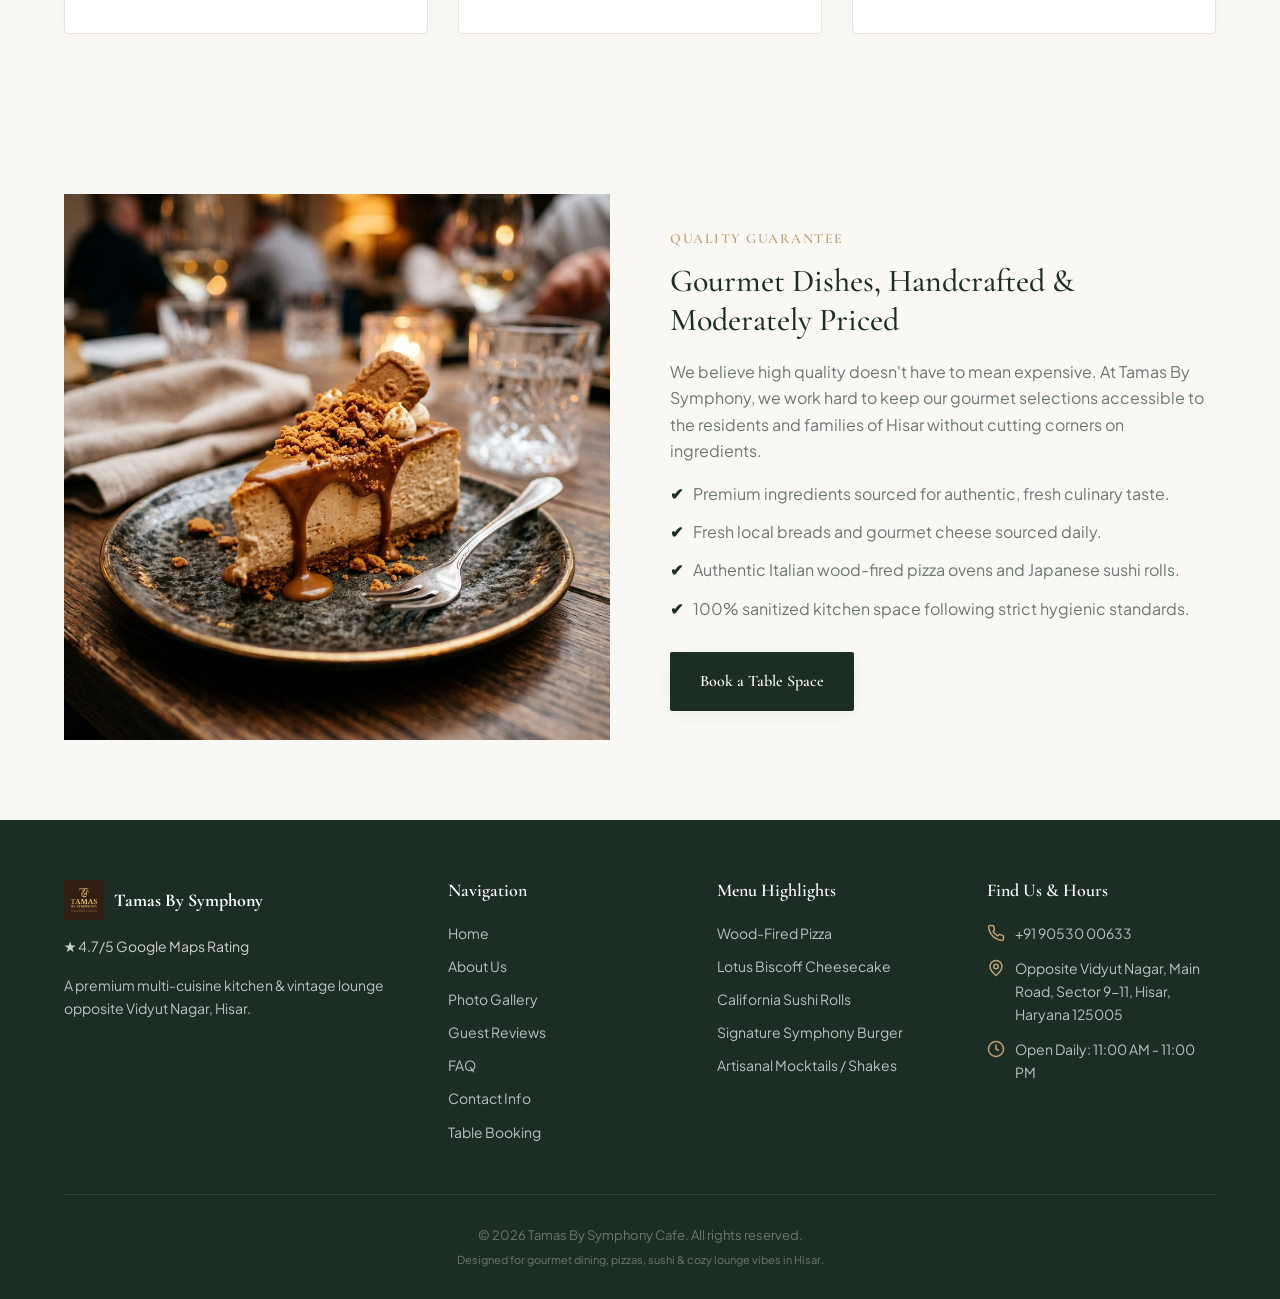
==== commit 22105de9: "Rebrand website to Tamas By Symphony (Sector 9-11 Hisar) - update business info, menus, maps, reserv" ====
--- a/about.html
+++ b/about.html
@@ -3,14 +3,14 @@
 <head>
   <meta charset="UTF-8">
   <meta name="viewport" content="width=device-width, initial-scale=1.0">
-  <title>About Us | The Coffee Nation Story & Reading Sanctuary Hisar</title>
-  <meta name="description" content="Learn about Coffee Nation Hisar. Sourcing 100% specialty Arabica coffee and designing dedicated reading, study, and social zones in PLA Market.">
+  <title>About Us | The Tamas By Symphony Story & Reading Sanctuary Hisar</title>
+  <meta name="description" content="Learn about Tamas By Symphony Hisar. Serving delicious wood-fired pizzas, hand-rolled sushi, and signature mocktails with ambient indoor and outdoor dining.">
   
   <!-- Open Graph -->
   <meta property="og:type" content="website">
-  <meta property="og:url" content="https://coffeenationhisar.com/about.html">
-  <meta property="og:title" content="About Us | The Coffee Nation Story & Reading Sanctuary Hisar">
-  <meta property="og:description" content="Discover how we built an underground library cafe sanctuary in Hisar, offering premium books, specialty espresso, and delicious bites.">
+  <meta property="og:url" content="https://tamasbysymphony.com/about.html">
+  <meta property="og:title" content="About Us | The Tamas By Symphony Story & Reading Sanctuary Hisar">
+  <meta property="og:description" content="Discover how we built an premium restaurant & lounge sanctuary in Hisar, offering premium books, specialty espresso, and delicious bites.">
   <meta property="og:image" content="assets/book_nook.png">
 
   <!-- Style Sheets -->
@@ -22,10 +22,10 @@
   <header class="header">
     <div class="container header-container">
       <a href="index.html" class="logo-link" id="header-logo">
-        <img src="assets/logo.png" alt="Coffee Nation Logo" class="logo-icon" style="object-fit: contain; width: 44px; height: 44px;">
+        <img src="assets/logo.png" alt="Tamas By Symphony Logo" class="logo-icon" style="object-fit: contain; width: 44px; height: 44px;">
         <div class="logo-text">
-          Coffee Nation
-          <span>Books & Brews</span>
+          Tamas By Symphony
+          <span>Kitchen & Lounge</span>
         </div>
       </a>
 
@@ -73,14 +73,14 @@
         <svg viewBox="0 0 24 24" fill="none" stroke="currentColor" stroke-width="3" stroke-linecap="round" stroke-linejoin="round">
           <path d="M12 22s8-4 8-10V5l-8-3-8 3v7c0 6 8 10 8 10z"></path>
         </svg>
-        100% Arabica Specialty Brews
+        Authentic Wood-Fired Pizzas
       </div>
       <div class="trust-item">
         <svg viewBox="0 0 24 24" fill="none" stroke="currentColor" stroke-width="3" stroke-linecap="round" stroke-linejoin="round">
           <path d="M4 19.5A2.5 2.5 0 0 1 6.5 17H20"></path>
           <path d="M6.5 2H20v20H6.5A2.5 2.5 0 0 1 4 19.5v-15A2.5 2.5 0 0 1 6.5 2z"></path>
         </svg>
-        Cozy Book Library Space
+        Cozy Vintage Lounge Space
       </div>
       <div class="trust-item">
         <svg viewBox="0 0 24 24" fill="none" stroke="currentColor" stroke-width="3" stroke-linecap="round" stroke-linejoin="round">
@@ -88,7 +88,7 @@
           <line x1="8" y1="21" x2="16" y2="21"></line>
           <line x1="12" y1="17" x2="12" y2="21"></line>
         </svg>
-        High-Speed WiFi & Workspace
+        Ambient Open-Air Dining
       </div>
     </div>
   </section>
@@ -98,19 +98,19 @@
     <div class="container">
       <div class="text-center">
         <span class="section-tag">OUR PHILOSOPHY</span>
-        <h1 class="section-title">Where Books Meet Brews</h1>
-        <p class="section-subtitle" style="margin-bottom: 50px;">Coffee Nation was born out of a simple idea: creating a quiet, warm escape for students, readers, and creatives in Hisar.</p>
+        <h1 class="section-title">Where Food Meets Symphony</h1>
+        <p class="section-subtitle" style="margin-bottom: 50px;">Tamas By Symphony was born out of a simple idea: creating a premium, warm dining escape for food lovers and families in Hisar.</p>
       </div>
 
       <div class="grid grid-2" style="align-items: center; gap: 60px;">
         <div>
-          <h2 style="font-size: 2rem; margin-bottom: 20px; color: var(--primary);">Crafting the Perfect Blend</h2>
-          <p style="margin-bottom: 16px; color: var(--text-muted);">We believe that a great cup of coffee has the power to inspire great thoughts. That's why we source single-origin 100% Arabica beans from the shade-grown plantations of Chikmagalur. Each batch is roasted to perfection, capturing delicate flavor notes, and brewed fresh upon every order by our passionate baristas.</p>
-          <p style="margin-bottom: 16px; color: var(--text-muted);">But coffee is only half our story. In a world full of loud, crowded cafes, we wanted to build a sanctuary. A place where you can pull a classic novel off the shelf, plug in your laptop, and spend hours working or thinking in a completely peaceful, underground environment designed for quiet focus.</p>
-          <p style="color: var(--text-muted);">We don't rush you. Whether you order a single hot espresso or a signature tiramisu shake, your nook is yours for as long as you need to write your next chapter.</p>
+          <h2 style="font-size: 2rem; margin-bottom: 20px; color: var(--primary);">Crafting Premium Flavors</h2>
+          <p style="margin-bottom: 16px; color: var(--text-muted);">We believe that a great meal has the power to bring people together. That's why we source fresh, high-quality ingredients for all our signature recipes. Each dish is prepared to order, capturing authentic Italian and Japanese flavors, and served with premium care by our passionate culinary team.</p>
+          <p style="margin-bottom: 16px; color: var(--text-muted);">But great food is only half our story. In a busy world, we wanted to build a relaxing sanctuary. A place where you can unwind in comfortable leather armchairs, dine under warm lights, and spend hours enjoying the company of loved ones in a peaceful indoor lounge or beautiful open-air garden.</p>
+          <p style="color: var(--text-muted);">We don't rush you. Whether you enjoy a signature mocktail, a fresh wood-fired pizza, or a delicious Lotus Biscoff cheesecake, your table is yours for as long as you wish to relax and dine.</p>
         </div>
         <div class="about-image-box">
-          <img src="assets/hero_background.png" alt="Specialty Coffee Brewing Chikmagalur Beans" style="width: 100%; height: 100%; object-fit: cover;">
+          <img src="assets/hero_background.png" alt="Wood-Fired Pizza and Drinks at Tamas By Symphony" style="width: 100%; height: 100%; object-fit: cover;">
         </div>
       </div>
     </div>
@@ -122,7 +122,7 @@
       <div class="text-center">
         <span class="section-tag">COZY SPACES</span>
         <h2 class="section-title">Designed for Your Day</h2>
-        <p class="section-subtitle">Our PLA Market cafe features four distinct seating zones, each tailored to different frames of mind.</p>
+        <p class="section-subtitle">Our restaurant features four distinct dining zones, each tailored to different frames of mind.</p>
       </div>
 
       <div class="grid grid-3">
@@ -134,8 +134,8 @@
               <path d="M6.5 2H20v20H6.5A2.5 2.5 0 0 1 4 19.5v-15A2.5 2.5 0 0 1 6.5 2z"></path>
             </svg>
           </div>
-          <h3 class="card-why-title">The Book Library</h3>
-          <p class="card-why-desc">Flanked by floor-to-ceiling bookshelves housing a collection of over 100 books. Features cozy armchairs and warm reading lamps.</p>
+          <h3 class="card-why-title">The Vintage Lounge</h3>
+          <p class="card-why-desc">Flanked by elegant wood trims and warm lighting. Features cozy leather armchairs, ambient candles, and a vintage aesthetic.</p>
         </div>
 
         <!-- Zone 2 -->
@@ -147,8 +147,8 @@
               <line x1="12" y1="17" x2="12" y2="21"></line>
             </svg>
           </div>
-          <h3 class="card-why-title">The Study Nook</h3>
-          <p class="card-why-desc">Equipped with dedicated power sockets, high-speed fiber WiFi, and comfortable ergonomic seating. Perfect for students and freelancers.</p>
+          <h3 class="card-why-title">Open-Air Garden Patio</h3>
+          <p class="card-why-desc">Our beautiful outdoor patio featuring starry hanging lights, natural greenery, and comfortable seating. Ideal for fresh air dining.</p>
         </div>
 
         <!-- Zone 3 -->
@@ -161,8 +161,8 @@
               <path d="M16 3.13a4 4 0 0 1 0 7.75"></path>
             </svg>
           </div>
-          <h3 class="card-why-title">The Social Lounge</h3>
-          <p class="card-why-desc">Plush sofas and round wooden tables in our main underground hall. A warm, welcoming space to catch up with friends over bites.</p>
+          <h3 class="card-why-title">The Family Dining Hall</h3>
+          <p class="card-why-desc">Spacious main dining hall with plush seating, warm tables, and premium service. A welcoming space to dine with family and friends.</p>
         </div>
       </div>
     </div>
@@ -173,24 +173,24 @@
     <div class="container">
       <div class="grid grid-2" style="align-items: center; gap: 60px;">
         <div class="about-image-box">
-          <img src="assets/tiramisu_shake.png" alt="Delicious Tiramisu Shake Ingredients" style="width: 100%; height: 100%; object-fit: cover;">
+          <img src="assets/tiramisu_shake.png" alt="Lotus Biscoff Cheesecake Slice at Tamas" style="width: 100%; height: 100%; object-fit: cover;">
         </div>
         <div>
           <span class="section-tag">QUALITY GUARANTEE</span>
-          <h2 style="font-size: 2rem; margin-bottom: 20px; color: var(--primary);">Freshly Brewed, Handcrafted & Pocket Friendly</h2>
-          <p style="margin-bottom: 16px; color: var(--text-muted);">We believe high quality doesn't have to mean expensive. At Coffee Nation, we work hard to keep our menu accessible to the student community of Hisar without cutting corners on ingredients.</p>
+          <h2 style="font-size: 2rem; margin-bottom: 20px; color: var(--primary);">Gourmet Dishes, Handcrafted & Moderately Priced</h2>
+          <p style="margin-bottom: 16px; color: var(--text-muted);">We believe high quality doesn't have to mean expensive. At Tamas By Symphony, we work hard to keep our gourmet selections accessible to the residents and families of Hisar without cutting corners on ingredients.</p>
           <ul style="list-style: none; margin-bottom: 30px; display: flex; flex-direction: column; gap: 12px; color: var(--text-muted);">
             <li style="display: flex; align-items: center; gap: 10px;">
-              <span style="color: var(--primary); font-weight: 700;">✔</span> Hand-ground 100% Arabica coffee beans for maximum flavor.
+              <span style="color: var(--primary); font-weight: 700;">✔</span> Premium ingredients sourced for authentic, fresh culinary taste.
             </li>
             <li style="display: flex; align-items: center; gap: 10px;">
               <span style="color: var(--primary); font-weight: 700;">✔</span> Fresh local breads and gourmet cheese sourced daily.
             </li>
             <li style="display: flex; align-items: center; gap: 10px;">
-              <span style="color: var(--primary); font-weight: 700;">✔</span> High-grade chocolate and premium purees for milkshakes.
-            </li>
-            <li style="display: flex; align-items: center; gap: 10px;">
-              <span style="color: var(--primary); font-weight: 700;">✔</span> 100% sanitized underground prep space following rigorous health rules.
+              <span style="color: var(--primary); font-weight: 700;">✔</span> Authentic Italian wood-fired pizza ovens and Japanese sushi rolls.
+            </li>
+            <li style="display: flex; align-items: center; gap: 10px;">
+              <span style="color: var(--primary); font-weight: 700;">✔</span> 100% sanitized kitchen space following strict hygienic standards.
             </li>
           </ul>
           <a href="book.html" class="btn btn-primary">Book a Table Space</a>
@@ -205,11 +205,11 @@
       <div class="footer-grid">
         <div>
           <div class="footer-brand-logo">
-            <img src="assets/logo.png" alt="Coffee Nation Logo" style="width: 40px; height: 40px; object-fit: contain; filter: brightness(1.2);">
-            <span class="footer-brand-logo-text">Coffee Nation</span>
+            <img src="assets/logo.png" alt="Tamas By Symphony Logo" style="width: 40px; height: 40px; object-fit: contain; filter: brightness(1.2);">
+            <span class="footer-brand-logo-text">Tamas By Symphony</span>
           </div>
           <div class="review-highlight-badge" style="margin-bottom: 15px;">★ 4.7/5 <span>Google Maps Rating</span></div>
-          <p class="footer-description">A cozy library and specialty coffee sanctuary situated in the heart of PLA Market, Hisar.</p>
+          <p class="footer-description">A premium multi-cuisine kitchen & vintage lounge opposite Vidyut Nagar, Hisar.</p>
         </div>
         <div>
                     <h3>Navigation</h3>
@@ -226,11 +226,11 @@
         <div>
           <h3>Menu Highlights</h3>
           <ul class="footer-links">
-            <li><a href="index.html">Hot Espresso / Cappuccino</a></li>
-            <li><a href="index.html">Tiramisu Shakes</a></li>
-            <li><a href="index.html">Gourmet Sub Sandwiches</a></li>
-            <li><a href="index.html">White Creamy Pasta</a></li>
-            <li><a href="index.html">All-Day Breakfast Muffins</a></li>
+            <li><a href="index.html">Wood-Fired Pizza</a></li>
+            <li><a href="index.html">Lotus Biscoff Cheesecake</a></li>
+            <li><a href="index.html">California Sushi Rolls</a></li>
+            <li><a href="index.html">Signature Symphony Burger</a></li>
+            <li><a href="index.html">Artisanal Mocktails / Shakes</a></li>
           </ul>
         </div>
         <div>
@@ -239,14 +239,14 @@
             <svg viewBox="0 0 24 24" fill="none" stroke="currentColor" stroke-width="2">
               <path d="M22 16.92v3a2 2 0 0 1-2.18 2 19.79 19.79 0 0 1-8.63-3.07 19.5 19.5 0 0 1-6-6 19.79 19.79 0 0 1-3.07-8.67A2 2 0 0 1 4.11 2h3a2 2 0 0 1 2 1.72 12.84 12.84 0 0 0 .7 2.81 2 2 0 0 1-.45 2.11L8.09 9.91a16 16 0 0 0 6 6l1.27-1.27a2 2 0 0 1 2.11-.45 12.84 12.84 0 0 0 2.81.7A2 2 0 0 1 22 16.92z"></path>
             </svg>
-            <span>+91 90159 91576</span>
+            <span>+91 90530 00633</span>
           </div>
           <div class="footer-contact-item">
             <svg viewBox="0 0 24 24" fill="none" stroke="currentColor" stroke-width="2">
               <path d="M12 2a8 8 0 0 0-8 8c0 5.25 8 12 8 12s8-6.75 8-12a8 8 0 0 0-8-8z"></path>
               <circle cx="12" cy="10" r="3"></circle>
             </svg>
-            <span>SCO 99, PLA Market, Hisar, Haryana 125001</span>
+            <span>Opposite Vidyut Nagar, Main Road, Sector 9-11, Hisar, Haryana 125005</span>
           </div>
           <div class="footer-contact-item">
             <svg viewBox="0 0 24 24" fill="none" stroke="currentColor" stroke-width="2">
@@ -258,15 +258,15 @@
         </div>
       </div>
       <div class="footer-bottom">
-        <p>&copy; <span id="footer-year">2026</span> Coffee Nation Cafe. All rights reserved.</p>
-        <p style="font-size: 11px; margin-top: 5px; color: var(--text-muted)">Designed for specialty coffee & cozy reading in Hisar.</p>
+        <p>&copy; <span id="footer-year">2026</span> Tamas By Symphony Cafe. All rights reserved.</p>
+        <p style="font-size: 11px; margin-top: 5px; color: var(--text-muted)">Designed for gourmet dining, pizzas, sushi & cozy lounge vibes in Hisar.</p>
       </div>
     </div>
   </footer>
 
   <!-- Sticky Mobile Navigation Actions (Bottom) -->
   <div class="sticky-mobile-actions">
-    <a href="tel:+919015991576" class="sticky-action-btn call" id="sticky-call">
+    <a href="tel:+919053000633" class="sticky-action-btn call" id="sticky-call">
       <svg xmlns="http://www.w3.org/2000/svg" width="18" height="18" viewBox="0 0 24 24" fill="none" stroke="currentColor" stroke-width="2.5">
         <path d="M22 16.92v3a2 2 0 0 1-2.18 2 19.79 19.79 0 0 1-8.63-3.07 19.5 19.5 0 0 1-6-6 19.79 19.79 0 0 1-3.07-8.67A2 2 0 0 1 4.11 2h3a2 2 0 0 1 2 1.72 12.84 12.84 0 0 0 .7 2.81 2 2 0 0 1-.45 2.11L8.09 9.91a16 16 0 0 0 6 6l1.27-1.27a2 2 0 0 1 2.11-.45 12.84 12.84 0 0 0 2.81.7A2 2 0 0 1 22 16.92z"></path>
       </svg>
@@ -284,7 +284,7 @@
   </div>
 
   <!-- WhatsApp Chat Bubble -->
-  <a href="https://wa.me/919015991576" target="_blank" class="whatsapp-bubble" aria-label="Chat on WhatsApp" id="floating-whatsapp">
+  <a href="https://wa.me/919053000633" target="_blank" class="whatsapp-bubble" aria-label="Chat on WhatsApp" id="floating-whatsapp">
     <svg viewBox="0 0 24 24" fill="currentColor">
       <path d="M12.012 2c-5.506 0-9.989 4.478-9.99 9.984a9.96 9.96 0 0 0 1.333 4.993L2 22l5.13-1.347a9.92 9.92 0 0 0 4.887 1.332h.005c5.505 0 9.99-4.478 9.99-9.985a9.99 9.99 0 0 0-9.99-9.999zM6.837 17.521l-.285-.169a8.2 8.2 0 0 1-1.258-1.22l-.128-.168.324-1.238.283-1.077-.183-.3a8.21 8.21 0 0 1-.955-3.8c.002-4.545 3.702-8.243 8.256-8.243 2.203.001 4.276.861 5.837 2.424a8.19 8.19 0 0 1 2.417 5.83c-.002 4.547-3.702 8.244-8.255 8.244a8.22 8.22 0 0 1-3.953-.984l-.326-.188-1.242.325-1.11.29zm8.567-4.215c-.234-.117-1.384-.683-1.599-.761-.214-.078-.37-.117-.526.117-.156.234-.604.761-.741.918-.136.156-.273.175-.507.058-.234-.117-.988-.364-1.882-1.162-.696-.621-1.165-1.389-1.302-1.623-.137-.234-.015-.36.103-.477.106-.106.234-.273.35-.41.117-.136.156-.234.234-.39.078-.156.039-.293-.02-.41-.058-.117-.526-1.268-.721-1.737-.19-.459-.38-.396-.526-.404l-.448-.009c-.156 0-.41.059-.624.293-.214.234-.819.801-.819 1.954s.839 2.266.956 2.422c.117.156 1.653 2.525 4.004 3.539.559.241.996.386 1.337.494.562.179 1.074.154 1.479.093.451-.068 1.384-.566 1.579-1.113.195-.547.195-1.016.136-1.113-.058-.098-.214-.156-.448-.273z"></path>
     </svg>
